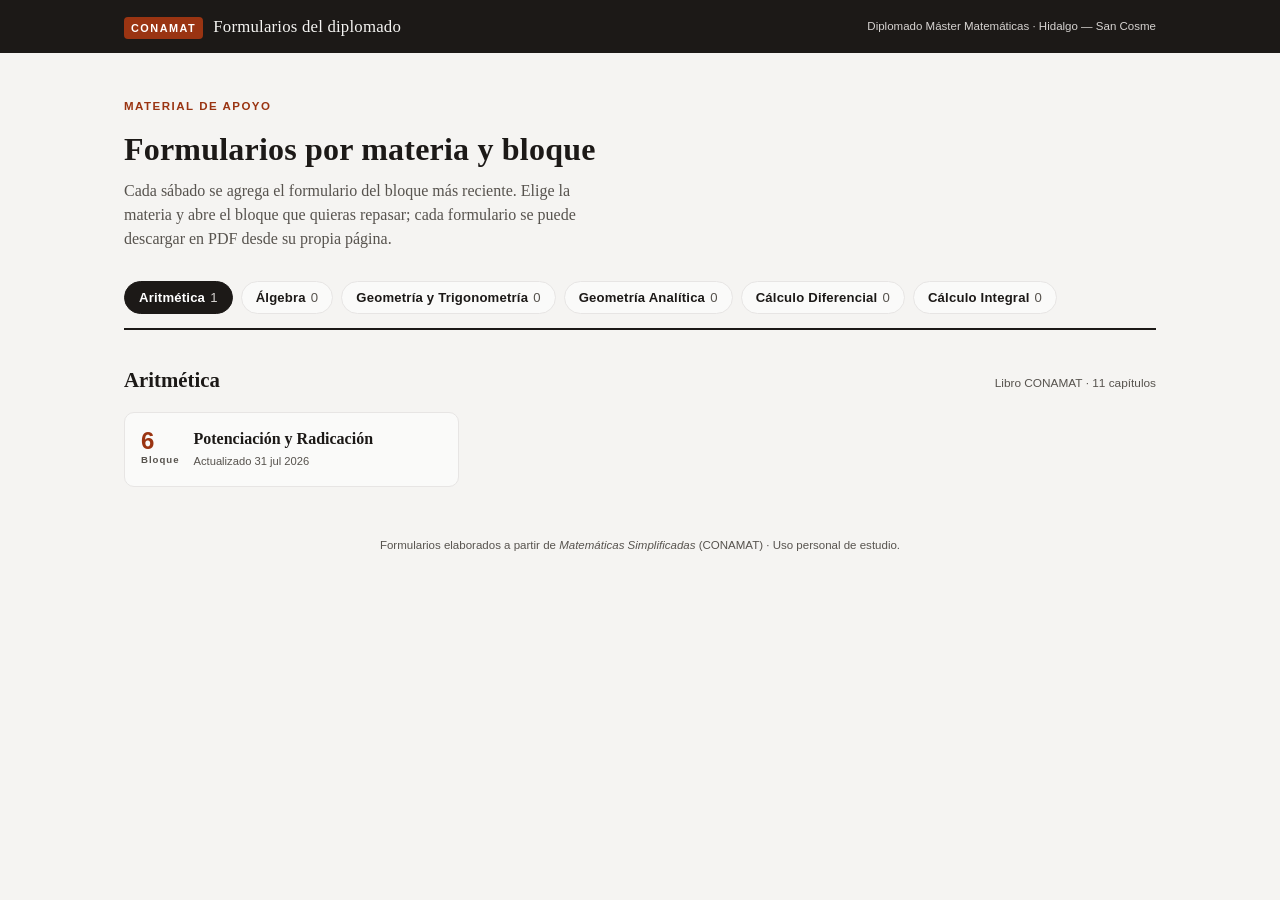
==== index.html @ 4d9ebf69 "Add files via upload" ====
<!DOCTYPE html>
<html lang="es">
<head>
<meta charset="UTF-8">
<meta name="viewport" content="width=device-width, initial-scale=1">
<title>Formularios · Diplomado Máster Matemáticas · CONAMAT</title>
<link rel="stylesheet" href="assets/css/styles.css">
<style>
  .hero{
    max-width:1080px;
    margin:0 auto;
    padding:40px 24px 8px;
  }
  .hero .eyebrow{
    font-family:var(--sans);
    font-size:0.72rem;
    text-transform:uppercase;
    letter-spacing:1.5px;
    color:var(--accent);
    font-weight:700;
  }
  .hero h1{
    font-size:2rem;
    margin:8px 0 6px;
    letter-spacing:0.2px;
  }
  .hero p{
    color:var(--sub);
    max-width:60ch;
    margin:0 0 22px;
  }

  /* ---- Tabs (materias) ---- */
  .tabs{
    display:flex;
    flex-wrap:wrap;
    gap:8px;
    border-bottom:2px solid var(--ink);
    padding-bottom:14px;
  }
  .tab{
    font-family:var(--sans);
    font-size:0.82rem;
    font-weight:600;
    letter-spacing:0.2px;
    background:var(--bg-card);
    border:1px solid var(--line);
    color:var(--ink);
    padding:8px 14px;
    border-radius:999px;
    cursor:pointer;
  }
  .tab .count{
    font-weight:400;
    color:var(--sub);
    margin-left:5px;
  }
  .tab.active{
    background:var(--ink);
    border-color:var(--ink);
    color:#fff;
  }
  .tab.active .count{ color:#d6d3d1; }
  .tab:focus-visible{ outline:2px solid var(--accent); outline-offset:2px; }

  /* ---- Panel de contenido ---- */
  main{
    max-width:1080px;
    margin:0 auto;
    padding:26px 24px 10px;
  }
  .panel-head{
    display:flex;
    align-items:baseline;
    justify-content:space-between;
    flex-wrap:wrap;
    gap:8px;
    margin-bottom:16px;
  }
  .panel-head h2{
    margin:0;
    font-size:1.3rem;
  }
  .panel-head .libro-ref{
    font-family:var(--sans);
    font-size:0.74rem;
    color:var(--sub);
  }

  .grid{
    display:grid;
    grid-template-columns:repeat(auto-fill, minmax(260px, 1fr));
    gap:14px;
  }

  .card{
    display:flex;
    gap:14px;
    background:var(--bg-card);
    border:1px solid var(--line);
    border-radius:10px;
    padding:16px;
    text-decoration:none;
    color:var(--ink);
    transition:border-color .12s ease, transform .12s ease;
  }
  .card:hover{
    border-color:var(--accent);
    transform:translateY(-2px);
  }
  .card .num{
    font-family:var(--sans);
    font-weight:800;
    font-size:1.5rem;
    color:var(--accent);
    line-height:1;
    min-width:34px;
  }
  .card .num span{
    display:block;
    font-size:0.6rem;
    font-weight:700;
    letter-spacing:1px;
    color:var(--sub);
    margin-top:2px;
  }
  .card h3{
    margin:0 0 4px;
    font-size:1rem;
    line-height:1.3;
  }
  .card .fecha{
    font-family:var(--sans);
    font-size:0.7rem;
    color:var(--sub);
  }

  .empty{
    font-family:var(--sans);
    font-size:0.88rem;
    color:var(--sub);
    background:var(--bg-card);
    border:1px dashed var(--line);
    border-radius:10px;
    padding:24px;
    text-align:center;
  }
</style>
</head>
<body>

<div class="topbar">
  <div class="topbar-inner">
    <a class="topbar-brand" href="index.html">
      <span class="mark">Conamat</span>
      <span class="title">Formularios del diplomado</span>
    </a>
    <span class="topbar-note">Diplomado Máster Matemáticas · Hidalgo — San Cosme</span>
  </div>
</div>

<div class="hero">
  <span class="eyebrow">Material de apoyo</span>
  <h1>Formularios por materia y bloque</h1>
  <p>Cada sábado se agrega el formulario del bloque más reciente. Elige la materia y abre el bloque que quieras repasar; cada formulario se puede descargar en PDF desde su propia página.</p>
</div>

<nav class="hero" style="padding-top:0;">
  <div class="tabs" id="tabs" role="tablist" aria-label="Materias"></div>
</nav>

<main>
  <div class="panel-head">
    <h2 id="panel-title">—</h2>
    <span class="libro-ref" id="panel-libro-ref"></span>
  </div>
  <div id="panel-body"></div>
</main>

<footer class="site-footer">
  Formularios elaborados a partir de <em>Matemáticas Simplificadas</em> (CONAMAT) · Uso personal de estudio.
</footer>

<script src="assets/js/formularios-data.js"></script>
<script src="assets/js/main.js"></script>
</body>
</html>
---- assets/css/styles.css ----
/* ============================================================
   Formularios CONAMAT — hoja de estilos base
   Tokens compartidos por index.html y por cada formulario.
   ============================================================ */

:root{
  --ink:#1c1917;
  --sub:#57534e;
  --line:#e7e5e4;
  --accent:#9a3412;
  --accent-soft:#fde8d8;
  --bg:#f5f4f2;
  --bg-card:#fafaf9;
  --serif:'Georgia','Iowan Old Style',serif;
  --sans:'Helvetica Neue',Arial,sans-serif;
}

*{ box-sizing:border-box; }

body{
  margin:0;
  background:var(--bg);
  color:var(--ink);
  font-family:var(--serif);
  line-height:1.5;
}

a{ color:inherit; }

/* ---------- Top bar shared across every page ---------- */
.topbar{
  background:var(--ink);
  color:#f5f4f2;
}
.topbar-inner{
  max-width:1080px;
  margin:0 auto;
  padding:14px 24px;
  display:flex;
  align-items:center;
  justify-content:space-between;
  gap:16px;
  flex-wrap:wrap;
}
.topbar-brand{
  display:flex;
  align-items:baseline;
  gap:10px;
  text-decoration:none;
  color:#f5f4f2;
}
.topbar-brand .mark{
  font-family:var(--sans);
  font-weight:800;
  font-size:0.68rem;
  letter-spacing:1.5px;
  text-transform:uppercase;
  background:var(--accent);
  color:#fff;
  padding:3px 7px;
  border-radius:4px;
}
.topbar-brand .title{
  font-size:1.05rem;
  letter-spacing:0.2px;
}
.topbar-note{
  font-family:var(--sans);
  font-size:0.72rem;
  color:#d6d3d1;
}

footer.site-footer{
  margin:40px 0 24px;
  font-family:var(--sans);
  font-size:0.72rem;
  color:var(--sub);
  text-align:center;
}
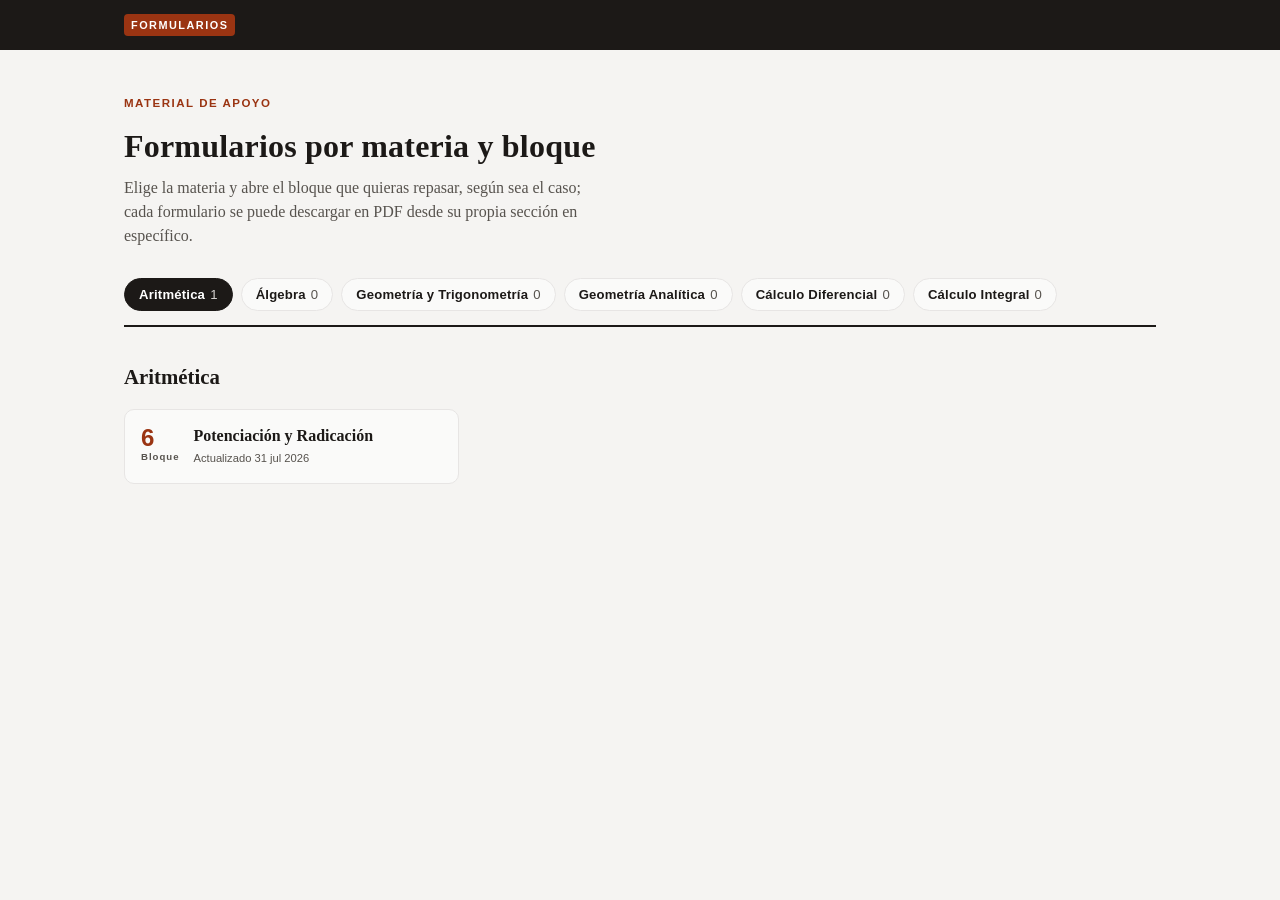
==== commit 76f79fd3: "Add files via upload" ====
--- a/index.html
+++ b/index.html
@@ -3,7 +3,7 @@
 <head>
 <meta charset="UTF-8">
 <meta name="viewport" content="width=device-width, initial-scale=1">
-<title>Formularios · Diplomado Máster Matemáticas · CONAMAT</title>
+<title>Formularios</title>
 <link rel="stylesheet" href="assets/css/styles.css">
 <style>
   .hero{
@@ -152,17 +152,17 @@
 <div class="topbar">
   <div class="topbar-inner">
     <a class="topbar-brand" href="index.html">
-      <span class="mark">Conamat</span>
-      <span class="title">Formularios del diplomado</span>
+      <span class="mark">Formularios</span>
+      <span class="title"></span>
     </a>
-    <span class="topbar-note">Diplomado Máster Matemáticas · Hidalgo — San Cosme</span>
+    <span class="topbar-note"></span>
   </div>
 </div>
 
 <div class="hero">
   <span class="eyebrow">Material de apoyo</span>
   <h1>Formularios por materia y bloque</h1>
-  <p>Cada sábado se agrega el formulario del bloque más reciente. Elige la materia y abre el bloque que quieras repasar; cada formulario se puede descargar en PDF desde su propia página.</p>
+  <p>Elige la materia y abre el bloque que quieras repasar, según sea el caso; cada formulario se puede descargar en PDF desde su propia sección en específico.</p>
 </div>
 
 <nav class="hero" style="padding-top:0;">
@@ -178,7 +178,7 @@
 </main>
 
 <footer class="site-footer">
-  Formularios elaborados a partir de <em>Matemáticas Simplificadas</em> (CONAMAT) · Uso personal de estudio.
+  
 </footer>
 
 <script src="assets/js/formularios-data.js"></script>
